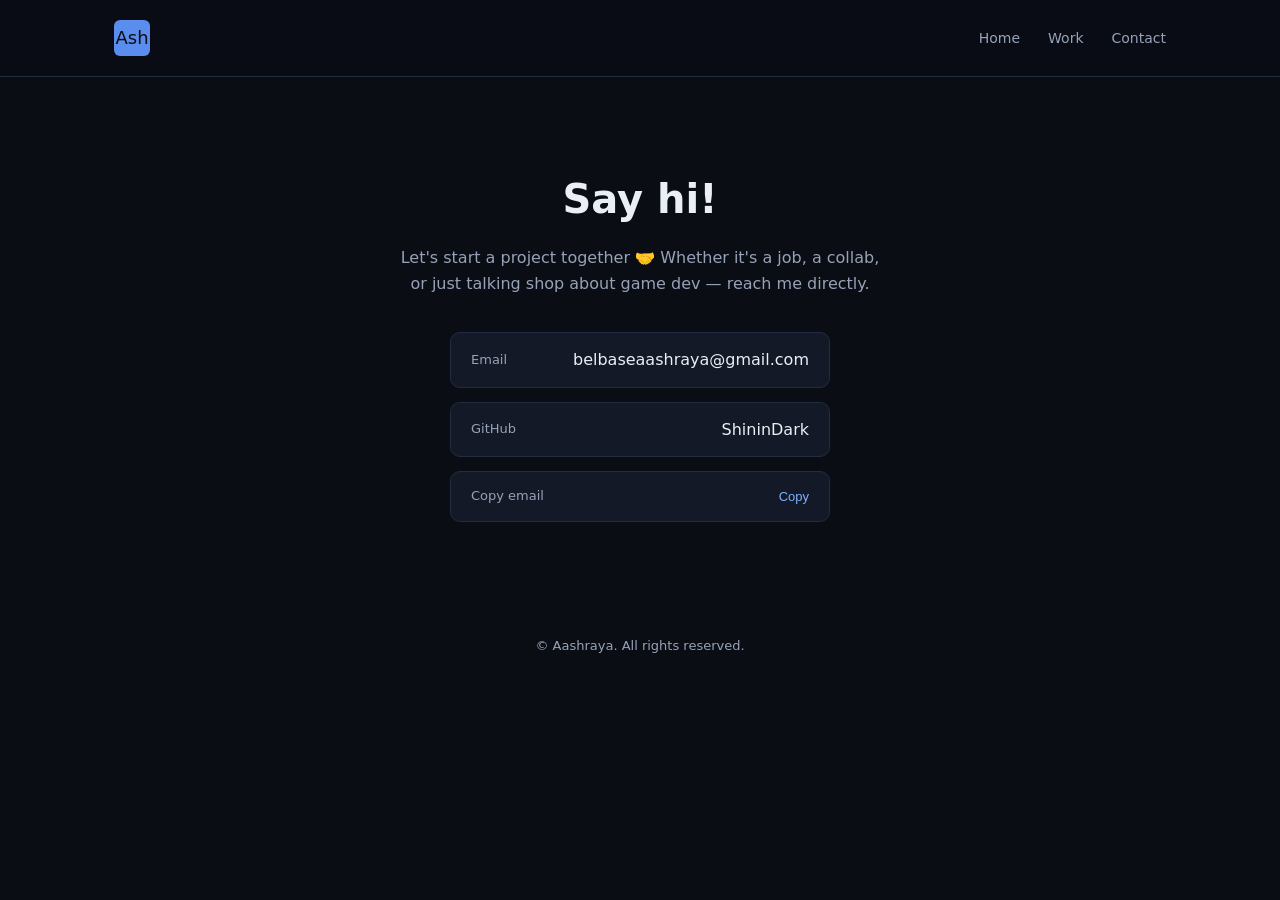
==== pages/contact.html @ 294b2b85 "Finished contact page" ====
<!doctype html>
<html lang="en">
  <head>
    <meta charset="UTF-8" />
    <meta name="viewport" content="width=device-width, initial-scale=1.0" />
    <title>Contact — Aashraya</title>
    <link rel="stylesheet" href="../css/style.css" />
  </head>
  <body>
    <header>
      <div class="container nav-wrap">
        <a href="../index.html" class="logo">Ash</a>
        <nav>
          <a href="../index.html">Home</a>
          <a href="work.html">Work</a>
          <a href="contact.html">Contact</a>
        </nav>
      </div>
    </header>

    <main>
      <section class="contact-hero container">
        <h1>Say hi!</h1>
        <p>
          Let's start a project together 🤝 Whether it's a job, a collab, or
          just talking shop about game dev — reach me directly.
        </p>

        <div class="contact-links">
          <a class="contact-link" href="mailto:belbaseaashraya@gmail.com">
            <span>Email</span>
            <span>belbaseaashraya@gmail.com</span>
          </a>
          <a
            class="contact-link"
            href="https://github.com/ShininDark"
            target="_blank"
            rel="noopener"
          >
            <span>GitHub</span>
            <span>ShininDark</span>
          </a>
          <div class="contact-link">
            <span>Copy email</span>
            <button class="copy-btn" onclick="copyEmail(this)">Copy</button>
          </div>
        </div>
      </section>
    </main>

    <footer>
      <p>&copy; Aashraya. All rights reserved.</p>
    </footer>

    <script>
      function copyEmail(btn) {
        navigator.clipboard.writeText("belbaseaashraya@gmail.com");
        const original = btn.textContent;
        btn.textContent = "Copied!";
        setTimeout(() => (btn.textContent = original), 1500);
      }
    </script>
  </body>
</html>
---- css/style.css ----
/* reset */
*,
*::before,
*::after {
  box-sizing: border-box;
  margin: 0;
  padding: 0;
}

html {
  scroll-behavior: smooth;
}

img {
  max-width: 100%;
  display: block;
}

a {
  color: inherit;
  text-decoration: none;
}

ul {
  list-style: none;
}

/* design tokens */
:root {
  --bg: #0a0d14;
  --surface: #131926;
  --border: #232c40;
  --accent: #5b8def;
  --accent-bright: #7fb0ff;
  --text: #eaeef5;
  --text-muted: #97a2b8;

  --font-display: "Pixelify Sans", system-ui, sans-serif;
  --font-body: "Space Grotesk", system-ui, sans-serif;

  --max-width: 1100px;
  --radius: 10px;
}

body {
  background: var(--bg);
  color: var(--text);
  font-family: var(--font-body);
  line-height: 1.6;
}

main {
  width: 100%;
}

.container {
  max-width: var(--max-width);
  margin: 0 auto;
  padding: 0 24px;
}

header {
  position: sticky;
  top: 0;
  z-index: 100;
  background: rgba(10, 13, 20, 0.85);
  backdrop-filter: blur(10px);
  border-bottom: 1px solid var(--border);
}

.nav-wrap {
  display: flex;
  align-items: center;
  justify-content: space-between;
  padding-top: 20px;
  padding-bottom: 20px;
}

.logo {
  font-family: var(--font-display);
  font-size: 18px;
  background: var(--accent);
  color: var(--bg);
  width: 36px;
  height: 36px;
  display: flex;
  align-items: center;
  justify-content: center;
  border-radius: 6px;
}

nav {
  display: flex;
  gap: 28px;
}

nav a {
  font-size: 14px;
  color: var(--text-muted);
  transition: color 0.2s ease;
}

nav a:hover {
  color: var(--text);
}

main {
  max-width: var(--max-width);
  margin: 0 auto;
  padding: 0 24px;
}

#hero {
  padding: 80px 0 60px;
}

#hero h1 {
  font-family: var(--font-display);
  font-size: clamp(28px, 5vw, 46px);
  line-height: 1.25;
  margin-bottom: 18px;
  max-width: 600px;
}

#hero p {
  color: var(--text-muted);
  max-width: 460px;
  margin-bottom: 28px;
}

.btn {
  display: inline-block;
  padding: 10px 22px;
  border-radius: 6px;
  font-size: 14px;
  font-weight: 600;
  background: var(--accent);
  color: var(--bg);
  transition:
    transform 0.2s ease,
    box-shadow 0.2s ease;
}

.btn:hover {
  transform: translateY(-2px);
  box-shadow: 0 6px 20px rgba(91, 141, 239, 0.35);
}

.section {
  padding: 70px 0;
}

.section-head {
  text-align: center;
  margin-bottom: 40px;
}

.section-head h2 {
  font-family: var(--font-display);
  font-size: 28px;
  margin-bottom: 8px;
}

.section-head p {
  color: var(--text-muted);
  font-size: 14px;
}

#featured-grid {
  display: grid;
  grid-template-columns: repeat(2, 1fr);
  gap: 24px;
}

#about {
  background: var(--surface);
  border-top: 1px solid var(--border);
  border-bottom: 1px solid var(--border);
}

#about .about-grid {
  max-width: var(--max-width);
  margin: 0 auto;
  padding: 70px 24px;
  display: grid;
  grid-template-columns: 1fr;
  gap: 20px;
  justify-items: start;
}

#about h2 {
  font-family: var(--font-display);
  font-size: 26px;
  margin-bottom: 14px;
}

#about p {
  color: var(--text-muted);
  margin-bottom: 16px;
}

.skill-row {
  display: grid;
  grid-template-columns: 100px 1fr 40px;
  align-items: center;
  gap: 16px;
  margin-bottom: 18px;
}

.skill-track {
  height: 8px;
  background: var(--bg);
  border: 1px solid var(--border);
  border-radius: 6px;
  overflow: hidden;
}

.skill-fill {
  height: 100%;
  background: linear-gradient(90deg, var(--accent), var(--accent-bright));
  border-radius: 6px;
}

.skill-pct {
  text-align: right;
  color: var(--text-muted);
  font-size: 13px;
}

footer {
  max-width: var(--max-width);
  margin: 0 auto;
  padding: 24px;
  color: var(--text-muted);
  font-size: 13px;
  text-align: center;
}

#featured-grid {
  display: grid;
  grid-template-columns: repeat(2, 1fr);
  gap: 24px;
}

.project-card {
  background: var(--surface);
  border: 1px solid var(--border);
  border-radius: var(--radius);
  overflow: hidden;
  transition:
    transform 0.2s ease,
    border-color 0.2s ease;
}

.project-card:hover {
  transform: translateY(-6px);
  border-color: var(--accent);
}

.project-card img {
  aspect-ratio: 4/3;
  object-fit: cover;
}

.project-card-body {
  padding: 16px 18px 20px;
}

.project-card-body h3 {
  font-family: var(--font-display);
  font-size: 16px;
  margin-bottom: 6px;
}

.project-card-body p {
  color: var(--text-muted);
  font-size: 13.5px;
}

.project-grid {
  display: grid;
  grid-template-columns: repeat(2, 1fr);
  gap: 24px;
}

.page-hero {
  padding: 56px 0 36px;
  border-bottom: 1px solid var(--border);
}

.page-hero h1 {
  font-family: var(--font-display);
  font-size: clamp(26px, 4vw, 38px);
  margin-bottom: 8px;
}

.page-hero p {
  color: var(--text-muted);
}

.breadcrumb {
  font-size: 12px;
  color: var(--text-muted);
  margin-bottom: 14px;
}

.breadcrumb a:hover {
  color: var(--text);
}

.detail-hero {
  padding: 60px 0 40px;
  border-bottom: 1px solid var(--border);
}

.detail-hero img {
  width: 100%;
  aspect-ratio: 16/6;
  object-fit: cover;
  border-radius: var(--radius);
  margin-bottom: 24px;
}

.detail-hero h1 {
  font-family: var(--font-display);
  font-size: clamp(26px, 4.4vw, 38px);
  margin-bottom: 12px;
}

.detail-hero p {
  color: var(--text-muted);
  max-width: 640px;
}

.feature-block {
  margin-bottom: 24px;
}

.feature-block h3 {
  font-family: var(--font-display);
  font-size: 17px;
  margin-bottom: 8px;
  color: var(--accent-bright);
}

.feature-block p {
  color: var(--text-muted);
}

.gallery-grid {
  display: grid;
  grid-template-columns: repeat(3, 1fr);
  gap: 16px;
}

.gallery-grid img {
  aspect-ratio: 4/3;
  object-fit: cover;
  border-radius: 6px;
  border: 1px solid var(--border);
}

.contact-hero {
  padding: 90px 0;
  text-align: center;
}

.contact-hero h1 {
  font-family: var(--font-display);
  font-size: clamp(28px, 4.4vw, 40px);
  margin-bottom: 14px;
}

.contact-hero p {
  color: var(--text-muted);
  max-width: 480px;
  margin: 0 auto 36px;
}

.contact-links {
  display: flex;
  flex-direction: column;
  gap: 14px;
  max-width: 380px;
  margin: 0 auto;
}

.contact-link {
  display: flex;
  align-items: center;
  justify-content: space-between;
  padding: 14px 20px;
  background: var(--surface);
  border: 1px solid var(--border);
  border-radius: var(--radius);
  transition:
    border-color 0.2s ease,
    transform 0.2s ease;
}

.contact-link:hover {
  border-color: var(--accent);
  transform: translateY(-2px);
}

.contact-link span:first-child {
  color: var(--text-muted);
  font-size: 13px;
}

.copy-btn {
  background: none;
  border: none;
  color: var(--accent-bright);
  cursor: pointer;
  font-size: 13px;
}
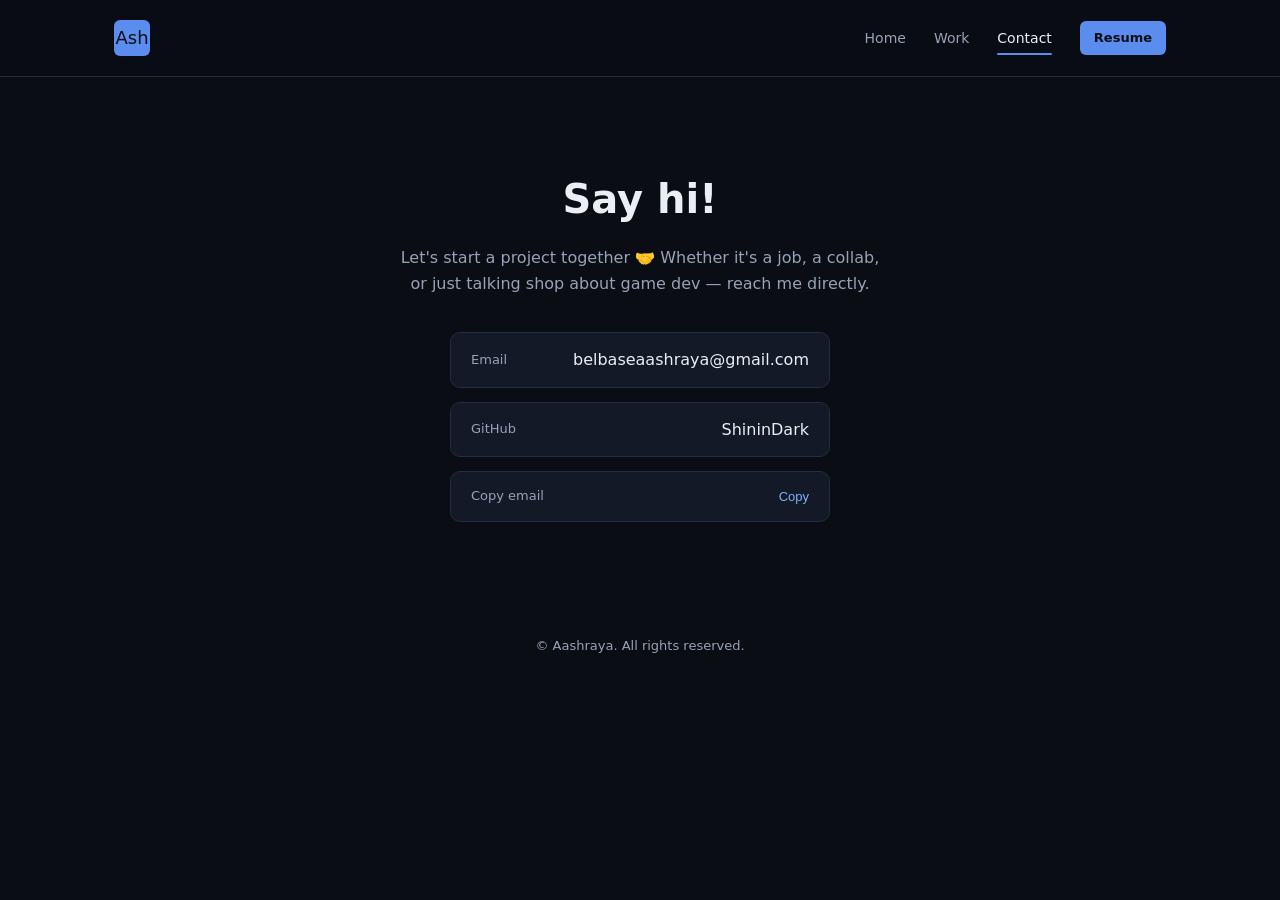
==== commit 87628448: "Resume download + Nav Bar Fixes" ====
--- a/pages/contact.html
+++ b/pages/contact.html
@@ -7,14 +7,30 @@
     <link rel="stylesheet" href="../css/style.css" />
   </head>
   <body>
+    <div id="preloader">
+      <div class="preloader-sprite">A</div>
+      <div class="eq-bars">
+        <span></span><span></span><span></span><span></span><span></span>
+        <span></span><span></span><span></span><span></span><span></span>
+      </div>
+      <div class="preloader-bar"></div>
+    </div>
     <header>
       <div class="container nav-wrap">
         <a href="../index.html" class="logo">Ash</a>
-        <nav>
-          <a href="../index.html">Home</a>
-          <a href="work.html">Work</a>
-          <a href="contact.html">Contact</a>
-        </nav>
+        <div class="nav-right">
+          <nav>
+            <a href="../index.html">Home</a>
+            <a href="work.html">Work</a>
+            <a href="contact.html" class="active">Contact</a>
+          </nav>
+          <a href="../assets/aashraya-resume.pdf" download class="btn btn-sm"
+            >Resume</a
+          >
+          <button class="nav-toggle" aria-label="Toggle menu">
+            <span></span><span></span><span></span>
+          </button>
+        </div>
       </div>
     </header>
 
@@ -52,6 +68,7 @@
       <p>&copy; Aashraya. All rights reserved.</p>
     </footer>
 
+    <script src="../js/main.js"></script>
     <script>
       function copyEmail(btn) {
         navigator.clipboard.writeText("belbaseaashraya@gmail.com");
--- a/css/style.css
+++ b/css/style.css
@@ -49,14 +49,11 @@
   line-height: 1.6;
 }
 
-main {
-  width: 100%;
-}
-
 .container {
   max-width: var(--max-width);
   margin: 0 auto;
-  padding: 0 24px;
+  padding-left: 24px;
+  padding-right: 24px;
 }
 
 header {
@@ -76,6 +73,12 @@
   padding-bottom: 20px;
 }
 
+.nav-right {
+  display: flex;
+  align-items: center;
+  gap: 28px;
+}
+
 .logo {
   font-family: var(--font-display);
   font-size: 18px;
@@ -95,6 +98,7 @@
 }
 
 nav a {
+  position: relative;
   font-size: 14px;
   color: var(--text-muted);
   transition: color 0.2s ease;
@@ -104,14 +108,28 @@
   color: var(--text);
 }
 
+nav a.active {
+  color: var(--text);
+}
+
+nav a.active::after {
+  content: "";
+  position: absolute;
+  left: 0;
+  right: 0;
+  bottom: -6px;
+  height: 2px;
+  background: var(--accent);
+  border-radius: 2px;
+}
+
 main {
-  max-width: var(--max-width);
-  margin: 0 auto;
-  padding: 0 24px;
+  width: 100%;
 }
 
 #hero {
-  padding: 80px 0 60px;
+  padding-top: 80px;
+  padding-bottom: 60px;
 }
 
 #hero h1 {
@@ -141,13 +159,19 @@
     box-shadow 0.2s ease;
 }
 
+.btn-sm {
+  padding: 7px 14px;
+  font-size: 13px;
+}
+
 .btn:hover {
   transform: translateY(-2px);
   box-shadow: 0 6px 20px rgba(91, 141, 239, 0.35);
 }
 
 .section {
-  padding: 70px 0;
+  padding-top: 70px;
+  padding-bottom: 70px;
 }
 
 .section-head {
@@ -217,8 +241,10 @@
 
 .skill-fill {
   height: 100%;
+  width: 0%;
   background: linear-gradient(90deg, var(--accent), var(--accent-bright));
   border-radius: 6px;
+  transition: width 1s cubic-bezier(0.2, 0.8, 0.2, 1);
 }
 
 .skill-pct {
@@ -284,7 +310,8 @@
 }
 
 .page-hero {
-  padding: 56px 0 36px;
+  padding-top: 56px;
+  padding-bottom: 36px;
   border-bottom: 1px solid var(--border);
 }
 
@@ -361,7 +388,8 @@
 }
 
 .contact-hero {
-  padding: 90px 0;
+  padding-top: 90px;
+  padding-bottom: 90px;
   text-align: center;
 }
 
@@ -415,3 +443,229 @@
   cursor: pointer;
   font-size: 13px;
 }
+
+.nav-toggle {
+  display: none;
+  flex-direction: column;
+  gap: 5px;
+  background: none;
+  border: none;
+  cursor: pointer;
+  padding: 6px;
+}
+
+.nav-toggle span {
+  width: 22px;
+  height: 2px;
+  background: var(--text);
+  transition:
+    transform 0.2s ease,
+    opacity 0.2s ease;
+}
+
+.nav-toggle.open span:nth-child(1) {
+  transform: translateY(7px) rotate(45deg);
+}
+.nav-toggle.open span:nth-child(2) {
+  opacity: 0;
+}
+.nav-toggle.open span:nth-child(3) {
+  transform: translateY(-7px) rotate(-45deg);
+}
+
+@media (max-width: 720px) {
+  .nav-toggle {
+    display: flex;
+  }
+
+  nav {
+    display: none;
+    flex-direction: column;
+    position: absolute;
+    top: 100%;
+    left: 0;
+    right: 0;
+    background: var(--bg);
+    border-bottom: 1px solid var(--border);
+    padding: 20px 24px;
+    gap: 18px;
+  }
+
+  nav.open {
+    display: flex;
+  }
+
+  .nav-wrap {
+    position: relative;
+  }
+
+  #hero h1 {
+    max-width: 100%;
+  }
+
+  .project-grid {
+    grid-template-columns: 1fr;
+  }
+
+  #about .about-grid {
+    justify-items: stretch;
+  }
+
+  .about-grid .btn {
+    justify-self: start;
+  }
+
+  .skill-row {
+    grid-template-columns: 80px 1fr 36px;
+    gap: 10px;
+  }
+
+  .gallery-grid {
+    grid-template-columns: 1fr;
+  }
+
+  .detail-hero img {
+    aspect-ratio: 4/3;
+  }
+
+  .section {
+    padding-top: 50px;
+    padding-bottom: 50px;
+  }
+}
+
+#preloader {
+  position: fixed;
+  inset: 0;
+  z-index: 9999;
+  background: var(--bg);
+  display: flex;
+  flex-direction: column;
+  align-items: center;
+  justify-content: center;
+  gap: 24px;
+  transition:
+    opacity 0.4s ease,
+    visibility 0.4s ease;
+}
+
+#preloader.hidden {
+  opacity: 0;
+  visibility: hidden;
+  pointer-events: none;
+}
+
+.preloader-sprite {
+  width: 56px;
+  height: 56px;
+  background: var(--surface);
+  border: 2px solid var(--accent);
+  border-radius: 6px;
+  display: flex;
+  align-items: center;
+  justify-content: center;
+  font-family: var(--font-display);
+  color: var(--accent-bright);
+  font-size: 22px;
+  animation: bob 1.1s ease-in-out infinite;
+}
+
+@keyframes bob {
+  0%,
+  100% {
+    transform: translateY(0);
+  }
+  50% {
+    transform: translateY(-8px);
+  }
+}
+
+.eq-bars {
+  display: flex;
+  align-items: flex-end;
+  gap: 4px;
+  height: 30px;
+}
+
+.eq-bars span {
+  width: 4px;
+  background: var(--accent);
+  border-radius: 1px;
+  animation: eq 0.9s ease-in-out infinite;
+}
+
+.eq-bars span:nth-child(1) {
+  height: 40%;
+  animation-delay: 0ms;
+}
+.eq-bars span:nth-child(2) {
+  height: 70%;
+  animation-delay: 90ms;
+}
+.eq-bars span:nth-child(3) {
+  height: 100%;
+  animation-delay: 180ms;
+}
+.eq-bars span:nth-child(4) {
+  height: 55%;
+  animation-delay: 270ms;
+}
+.eq-bars span:nth-child(5) {
+  height: 85%;
+  animation-delay: 360ms;
+}
+.eq-bars span:nth-child(6) {
+  height: 35%;
+  animation-delay: 450ms;
+}
+.eq-bars span:nth-child(7) {
+  height: 65%;
+  animation-delay: 540ms;
+}
+.eq-bars span:nth-child(8) {
+  height: 95%;
+  animation-delay: 630ms;
+}
+.eq-bars span:nth-child(9) {
+  height: 45%;
+  animation-delay: 720ms;
+}
+.eq-bars span:nth-child(10) {
+  height: 75%;
+  animation-delay: 810ms;
+}
+
+@keyframes eq {
+  0%,
+  100% {
+    transform: scaleY(0.4);
+  }
+  50% {
+    transform: scaleY(1);
+  }
+}
+.preloader-bar {
+  width: 160px;
+  height: 4px;
+  background: var(--surface);
+  border-radius: 2px;
+  overflow: hidden;
+}
+
+.preloader-bar::after {
+  content: "";
+  display: block;
+  height: 100%;
+  width: 40%;
+  background: linear-gradient(90deg, var(--accent), var(--accent-bright));
+  animation: load 1.1s ease-in-out infinite;
+}
+
+@keyframes load {
+  0% {
+    transform: translateX(-100%);
+  }
+  100% {
+    transform: translateX(350%);
+  }
+}
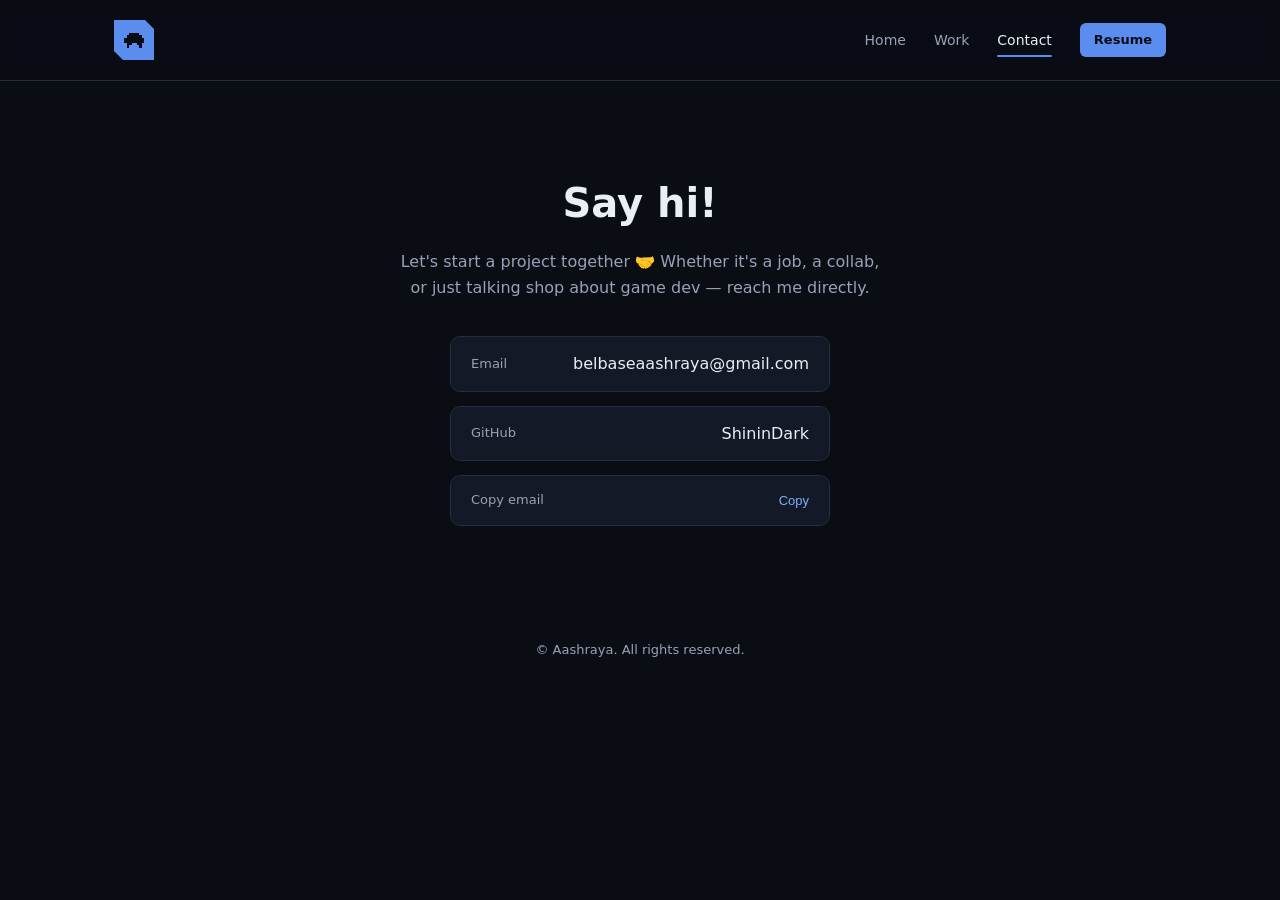
==== commit 97173ff7: "Improved Logo on Nav" ====
--- a/pages/contact.html
+++ b/pages/contact.html
@@ -17,7 +17,18 @@
     </div>
     <header>
       <div class="container nav-wrap">
-        <a href="../index.html" class="logo">Ash</a>
+        <a href="../index.html" class="logo" aria-label="Home">
+          <svg viewBox="0 0 8 8" class="logo-icon" shape-rendering="crispEdges">
+            <rect x="2" y="1" width="4" height="1" fill="currentColor" />
+            <rect x="1" y="2" width="6" height="1" fill="currentColor" />
+            <rect x="0" y="3" width="8" height="1" fill="currentColor" />
+            <rect x="0" y="4" width="8" height="1" fill="currentColor" />
+            <rect x="1" y="5" width="2" height="1" fill="currentColor" />
+            <rect x="5" y="5" width="2" height="1" fill="currentColor" />
+            <rect x="1" y="6" width="1" height="1" fill="currentColor" />
+            <rect x="6" y="6" width="1" height="1" fill="currentColor" />
+          </svg>
+        </a>
         <div class="nav-right">
           <nav>
             <a href="../index.html">Home</a>
--- a/css/style.css
+++ b/css/style.css
@@ -80,16 +80,34 @@
 }
 
 .logo {
-  font-family: var(--font-display);
-  font-size: 18px;
+  width: 40px;
+  height: 40px;
   background: var(--accent);
-  color: var(--bg);
-  width: 36px;
-  height: 36px;
   display: flex;
   align-items: center;
   justify-content: center;
-  border-radius: 6px;
+  clip-path: polygon(
+    0 0,
+    calc(100% - 9px) 0,
+    100% 9px,
+    100% 100%,
+    9px 100%,
+    0 calc(100% - 9px)
+  );
+  transition:
+    transform 0.25s ease,
+    box-shadow 0.25s ease;
+}
+
+.logo:hover {
+  transform: rotate(-6deg) scale(1.08);
+  box-shadow: 0 0 18px var(--accent-bright);
+}
+
+.logo-icon {
+  width: 20px;
+  height: 20px;
+  color: var(--bg);
 }
 
 nav {
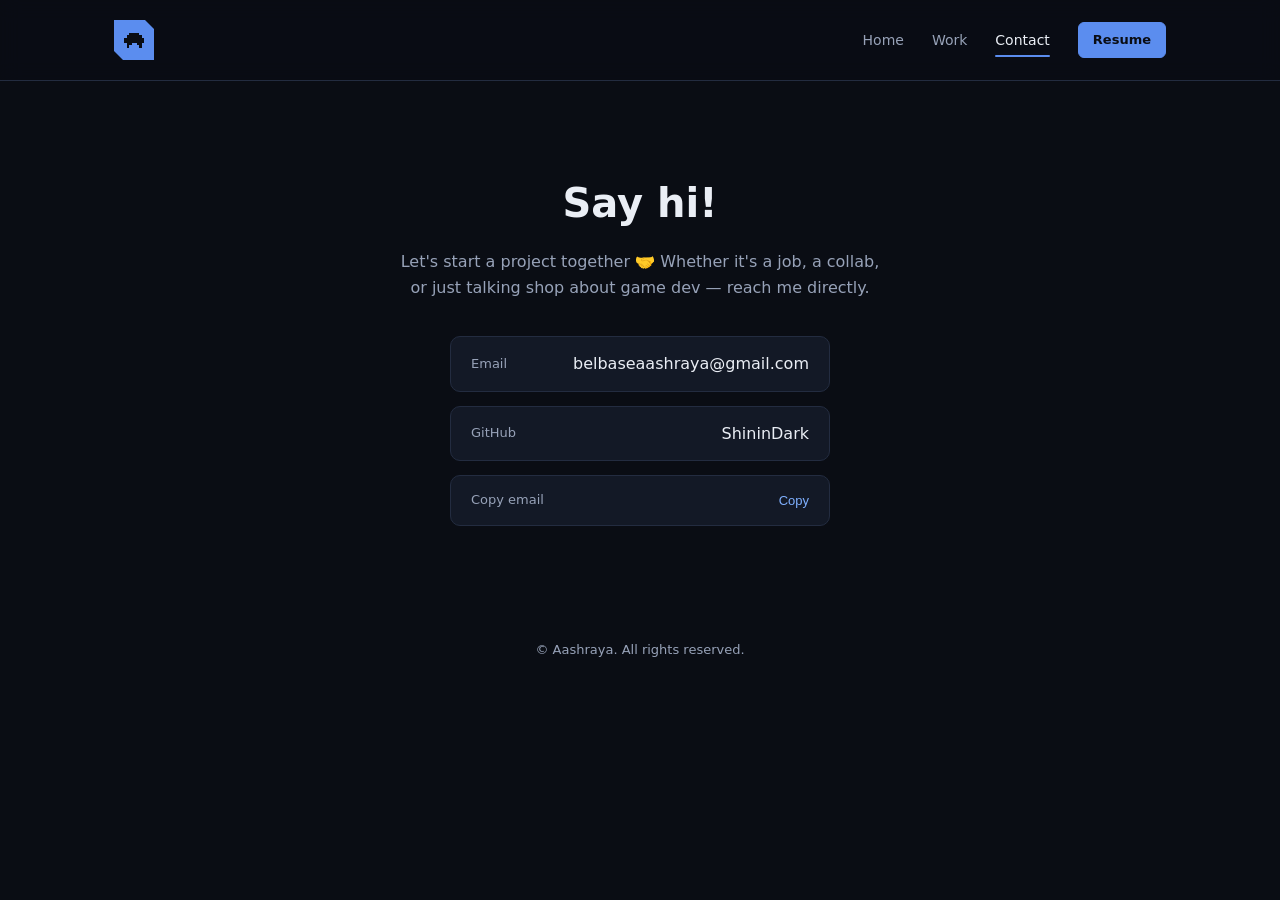
==== commit aa3a0831: "Fixed Resume buttons" ====
--- a/pages/contact.html
+++ b/pages/contact.html
@@ -35,7 +35,10 @@
             <a href="work.html">Work</a>
             <a href="contact.html" class="active">Contact</a>
           </nav>
-          <a href="../assets/aashraya-resume.pdf" download class="btn btn-sm"
+          <a
+            href="../assets/aashraya-resume.pdf"
+            download
+            class="btn btn-ghost btn-sm"
             >Resume</a
           >
           <button class="nav-toggle" aria-label="Toggle menu">
--- a/css/style.css
+++ b/css/style.css
@@ -148,20 +148,134 @@
 #hero {
   padding-top: 80px;
   padding-bottom: 60px;
-}
-
-#hero h1 {
+  position: relative;
+  min-height: 560px;
+  display: flex;
+  align-items: center;
+  justify-content: center;
+  overflow: hidden;
+  text-align: center;
+}
+
+.hero-bg {
+  position: absolute;
+  inset: 0;
+  width: 100%;
+  height: 100%;
+  object-fit: cover;
+  z-index: 0;
+}
+
+.hero-overlay {
+  position: absolute;
+  inset: 0;
+  background: rgba(10, 13, 20, 0.68);
+  z-index: 1;
+}
+
+.hero-content {
+  position: relative;
+  z-index: 2;
+  max-width: 640px;
+}
+
+.hero-content h1 {
   font-family: var(--font-display);
   font-size: clamp(28px, 5vw, 46px);
   line-height: 1.25;
-  margin-bottom: 18px;
-  max-width: 600px;
-}
-
-#hero p {
-  color: var(--text-muted);
-  max-width: 460px;
-  margin-bottom: 28px;
+  margin-bottom: 14px;
+  opacity: 0;
+}
+
+.hero-content p {
+  color: var(--text-muted);
+  margin-bottom: 0;
+  opacity: 0;
+}
+
+.hero-line {
+  height: 2px;
+  width: 220px;
+  max-width: 60%;
+  margin: 0 auto 28px;
+  background: linear-gradient(90deg, transparent, var(--accent), transparent);
+  transform: scaleX(0);
+}
+
+.hero-line-top {
+  transform-origin: left;
+}
+
+.hero-line-bottom {
+  transform-origin: right;
+  margin: 28px auto 0;
+}
+
+.hero-actions {
+  display: flex;
+  gap: 16px;
+  justify-content: center;
+  flex-wrap: wrap;
+  margin-top: 32px;
+  opacity: 0;
+}
+
+body.loaded .hero-line-top {
+  animation: line-grow 0.8s ease forwards;
+  animation-delay: 0.1s;
+}
+
+body.loaded .hero-line-bottom {
+  animation: line-grow 0.8s ease forwards;
+  animation-delay: 0.5s;
+}
+
+body.loaded .hero-content h1 {
+  animation: fade-up 0.7s ease forwards;
+  animation-delay: 0.3s;
+}
+
+body.loaded .hero-content p {
+  animation: fade-up 0.7s ease forwards;
+  animation-delay: 0.45s;
+}
+
+body.loaded .hero-actions {
+  animation: fade-up 0.7s ease forwards;
+  animation-delay: 0.7s;
+}
+
+.btn-ghost {
+  background: transparent;
+  border: 1px solid var(--accent);
+  color: var(--text);
+  transition:
+    transform 0.2s ease,
+    box-shadow 0.2s ease,
+    color 0.2s ease,
+    background 0.2s ease;
+}
+
+.btn-ghost:hover {
+  color: var(--text);
+  background: var(--surface);
+}
+
+@keyframes line-grow {
+  to {
+    transform: scaleX(1);
+  }
+}
+
+@keyframes fade-up {
+  from {
+    opacity: 0;
+    transform: translateY(14px);
+  }
+  to {
+    opacity: 1;
+    transform: translateY(0);
+  }
 }
 
 .btn {
@@ -279,14 +393,7 @@
   font-size: 13px;
   text-align: center;
 }
-
-#featured-grid {
-  display: grid;
-  grid-template-columns: repeat(2, 1fr);
-  gap: 24px;
-}
-
-.project-card {
+s .project-card {
   background: var(--surface);
   border: 1px solid var(--border);
   border-radius: var(--radius);
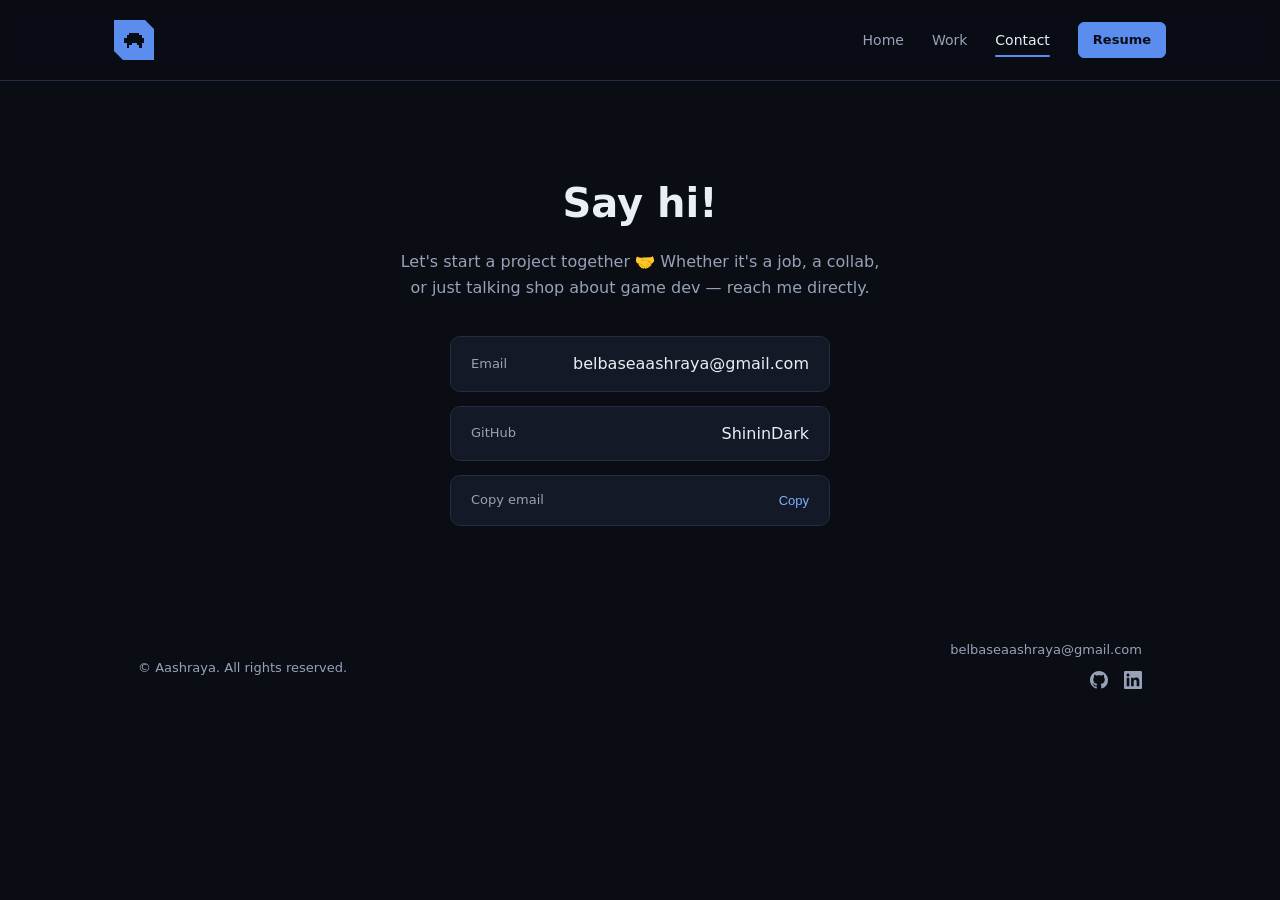
==== commit ff7b27d7: "Improved footer" ====
--- a/pages/contact.html
+++ b/pages/contact.html
@@ -36,7 +36,7 @@
             <a href="contact.html" class="active">Contact</a>
           </nav>
           <a
-            href="../assets/aashraya-resume.pdf"
+            href="../assets/Aashraya_Belbase_CV.pdf"
             download
             class="btn btn-ghost btn-sm"
             >Resume</a
@@ -79,7 +79,43 @@
     </main>
 
     <footer>
-      <p>&copy; Aashraya. All rights reserved.</p>
+      <div class="container footer-wrap">
+        <p>&copy; Aashraya. All rights reserved.</p>
+        <div class="footer-contact">
+          <a href="mailto:belbaseaashraya@gmail.com" class="footer-email"
+            >belbaseaashraya@gmail.com</a
+          >
+          <div class="social-links">
+            <a
+              href="https://github.com/ShininDark"
+              target="_blank"
+              rel="noopener"
+              aria-label="GitHub"
+            >
+              <svg viewBox="0 0 16 16" width="18" height="18">
+                <path
+                  fill="currentColor"
+                  d="M8 0C3.58 0 0 3.58 0 8c0 3.54 2.29 6.53 5.47 7.59.4.07.55-.17.55-.38 0-.19-.01-.82-.01-1.49-2.01.37-2.53-.49-2.69-.94-.09-.23-.48-.94-.82-1.13-.28-.15-.68-.52-.01-.53.63-.01 1.08.58 1.23.82.72 1.21 1.87.87 2.33.66.07-.52.28-.87.51-1.07-1.78-.2-3.64-.89-3.64-3.95 0-.87.31-1.59.82-2.15-.08-.2-.36-1.02.08-2.12 0 0 .67-.21 2.2.82.64-.18 1.32-.27 2-.27.68 0 1.36.09 2 .27 1.53-1.04 2.2-.82 2.2-.82.44 1.1.16 1.92.08 2.12.51.56.82 1.27.82 2.15 0 3.07-1.87 3.75-3.65 3.95.29.25.54.73.54 1.48 0 1.07-.01 1.93-.01 2.2 0 .21.15.46.55.38A8.01 8.01 0 0 0 16 8c0-4.42-3.58-8-8-8z"
+                />
+              </svg>
+            </a>
+
+            <a
+              href="https://www.linkedin.com/in/aashraya-belbase-35718a349/"
+              target="_blank"
+              rel="noopener"
+              aria-label="LinkedIn"
+            >
+              <svg viewBox="0 0 16 16" width="18" height="18">
+                <path
+                  fill="currentColor"
+                  d="M14.82 0H1.18C.53 0 0 .53 0 1.18v13.64C0 15.47.53 16 1.18 16h13.64c.65 0 1.18-.53 1.18-1.18V1.18C16 .53 15.47 0 14.82 0zM4.75 13.5H2.4V6h2.35v7.5zM3.57 5c-.76 0-1.37-.62-1.37-1.37 0-.76.62-1.37 1.37-1.37.76 0 1.37.62 1.37 1.37 0 .76-.62 1.37-1.37 1.37zM13.6 13.5h-2.35V9.85c0-.87-.02-1.99-1.21-1.99-1.21 0-1.4.95-1.4 1.93v3.71H6.29V6h2.26v1.03h.03c.31-.6 1.08-1.23 2.22-1.23 2.38 0 2.82 1.57 2.82 3.6v4.1z"
+                />
+              </svg>
+            </a>
+          </div>
+        </div>
+      </div>
     </footer>
 
     <script src="../js/main.js"></script>
--- a/css/style.css
+++ b/css/style.css
@@ -248,7 +248,7 @@
 .btn-ghost {
   background: transparent;
   border: 1px solid var(--accent);
-  color: var(--text);
+  color: var(--accent-bright);
   transition:
     transform 0.2s ease,
     box-shadow 0.2s ease,
@@ -339,20 +339,33 @@
   margin: 0 auto;
   padding: 70px 24px;
   display: grid;
-  grid-template-columns: 1fr;
-  gap: 20px;
-  justify-items: start;
-}
-
-#about h2 {
+  grid-template-columns: 1.2fr 0.8fr;
+  gap: 48px;
+  align-items: center;
+}
+
+.about-copy h2 {
   font-family: var(--font-display);
   font-size: 26px;
   margin-bottom: 14px;
 }
 
-#about p {
+.about-copy p {
   color: var(--text-muted);
   margin-bottom: 16px;
+}
+
+.about-photo {
+  aspect-ratio: 1/1;
+  border-radius: var(--radius);
+  overflow: hidden;
+  border: 1px solid var(--border);
+}
+
+.about-photo img {
+  width: 100%;
+  height: 100%;
+  object-fit: cover;
 }
 
 .skill-row {
@@ -391,9 +404,48 @@
   padding: 24px;
   color: var(--text-muted);
   font-size: 13px;
-  text-align: center;
-}
-s .project-card {
+}
+
+.footer-wrap {
+  display: flex;
+  align-items: center;
+  justify-content: space-between;
+  flex-wrap: wrap;
+  gap: 12px;
+}
+
+.footer-contact {
+  display: flex;
+  flex-direction: column;
+  align-items: flex-end;
+  gap: 10px;
+}
+
+.footer-email {
+  color: var(--text-muted);
+  font-size: 13px;
+  transition: color 0.2s ease;
+}
+
+.footer-email:hover {
+  color: var(--accent-bright);
+}
+
+.social-links {
+  display: flex;
+  gap: 16px;
+}
+
+.social-links a {
+  color: var(--text-muted);
+  transition: color 0.2s ease;
+}
+
+.social-links a:hover {
+  color: var(--accent-bright);
+}
+
+.project-card {
   background: var(--surface);
   border: 1px solid var(--border);
   border-radius: var(--radius);
@@ -633,11 +685,12 @@
   }
 
   #about .about-grid {
-    justify-items: stretch;
-  }
-
-  .about-grid .btn {
-    justify-self: start;
+    grid-template-columns: 1fr;
+  }
+
+  .about-photo {
+    max-width: 280px;
+    margin: 0 auto;
   }
 
   .skill-row {
@@ -769,6 +822,7 @@
     transform: scaleY(1);
   }
 }
+
 .preloader-bar {
   width: 160px;
   height: 4px;
